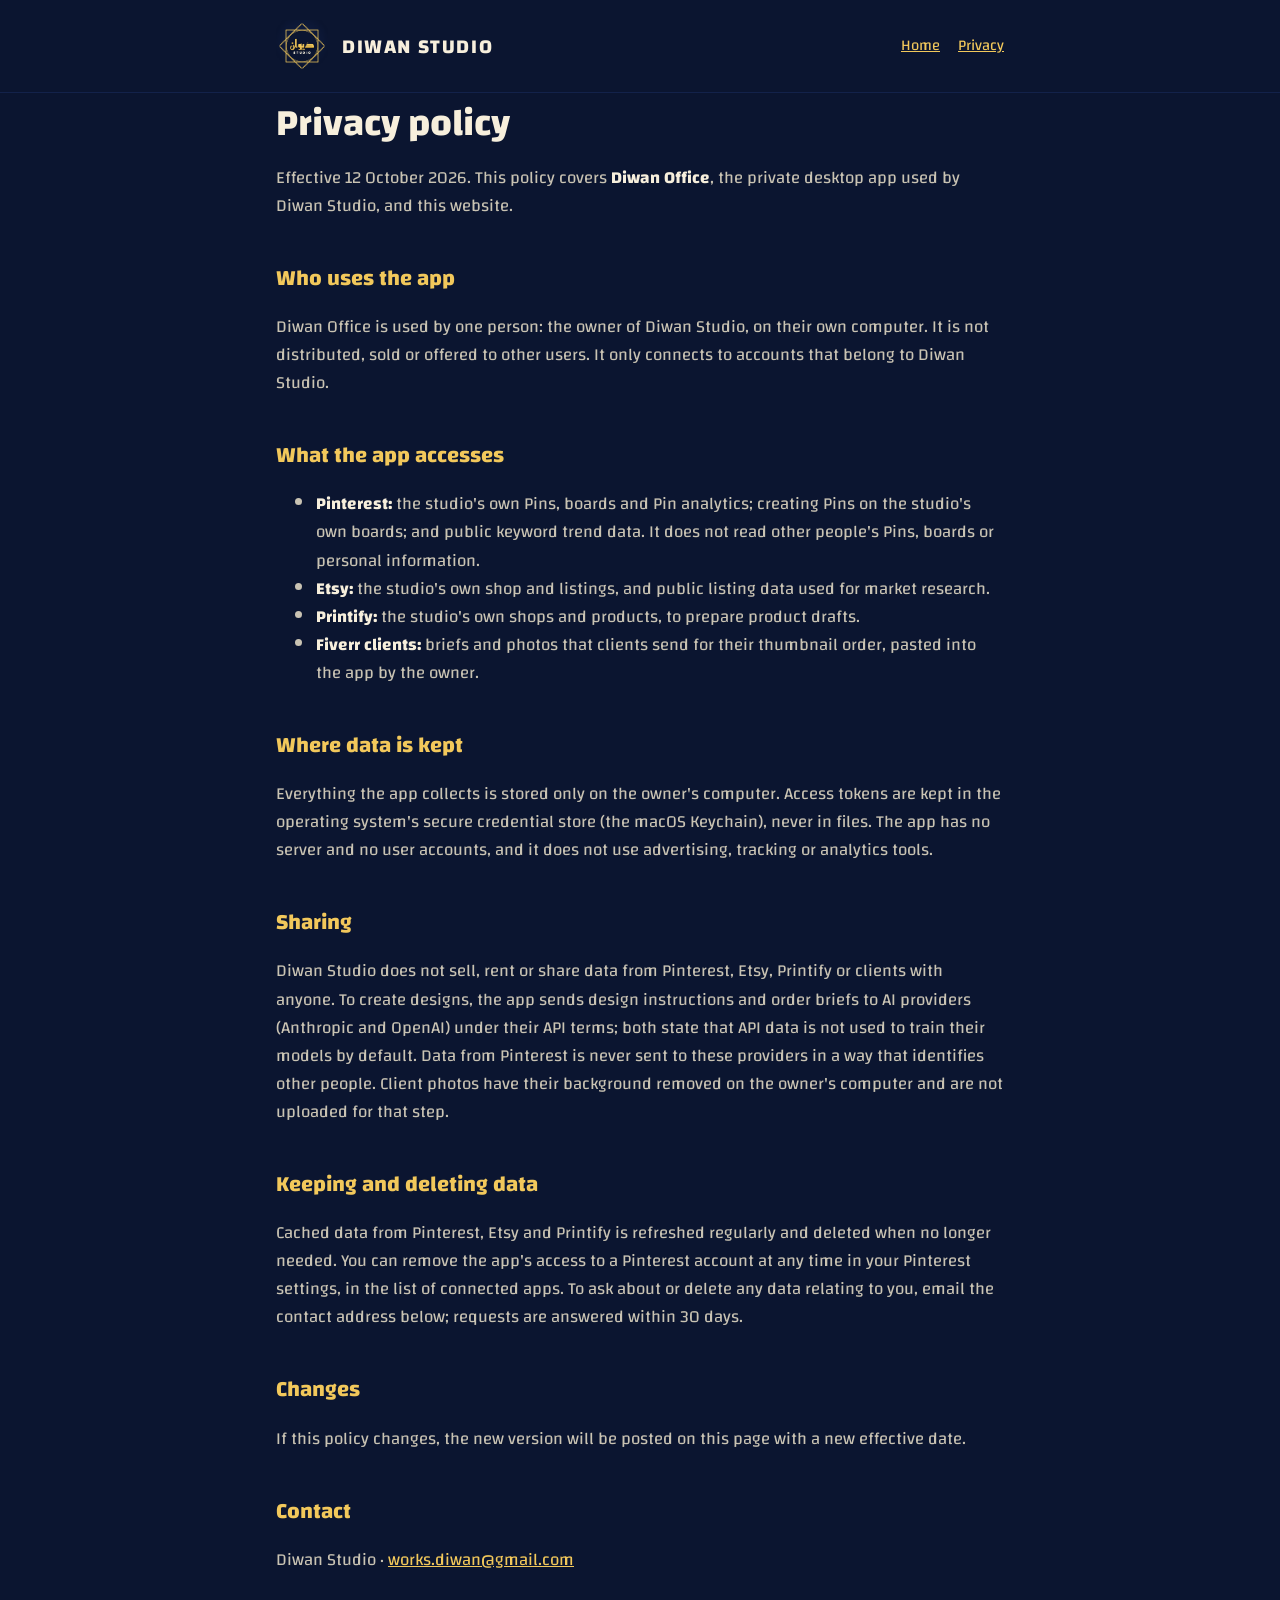
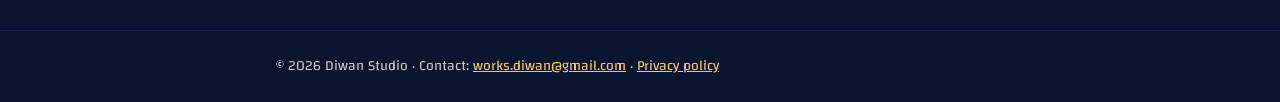
==== privacy.html @ 9cafe1ca "Add files via upload" ====
<!doctype html>
<html lang="en"><head><meta charset="utf-8"><meta name="viewport" content="width=device-width,initial-scale=1"><link rel="preconnect" href="https://fonts.googleapis.com"><link rel="stylesheet" href="https://fonts.googleapis.com/css2?family=Changa:wght@400;700&family=Reem+Kufi:wght@700&display=swap"><link rel="stylesheet" href="style.css"><link rel="icon" href="logo.png"><title>Privacy Policy · Diwan Studio</title></head>
<body><header><div class="wrap"><img src="logo.png" alt="Diwan Studio logo"><strong>DIWAN STUDIO</strong><nav><a href="index.html">Home</a><a href="privacy.html">Privacy</a></nav></div></header>
<main class="wrap policy">
<h1>Privacy policy</h1>
<p>Effective 12 October 2026. This policy covers <strong>Diwan Office</strong>, the private desktop app used by Diwan Studio, and this website.</p>

<h2>Who uses the app</h2>
<p>Diwan Office is used by one person: the owner of Diwan Studio, on their own computer. It is not distributed, sold or offered to other users. It only connects to accounts that belong to Diwan Studio.</p>

<h2>What the app accesses</h2>
<ul>
<li><strong>Pinterest:</strong> the studio's own Pins, boards and Pin analytics; creating Pins on the studio's own boards; and public keyword trend data. It does not read other people's Pins, boards or personal information.</li>
<li><strong>Etsy:</strong> the studio's own shop and listings, and public listing data used for market research.</li>
<li><strong>Printify:</strong> the studio's own shops and products, to prepare product drafts.</li>
<li><strong>Fiverr clients:</strong> briefs and photos that clients send for their thumbnail order, pasted into the app by the owner.</li>
</ul>

<h2>Where data is kept</h2>
<p>Everything the app collects is stored only on the owner's computer. Access tokens are kept in the operating system's secure credential store (the macOS Keychain), never in files. The app has no server and no user accounts, and it does not use advertising, tracking or analytics tools.</p>

<h2>Sharing</h2>
<p>Diwan Studio does not sell, rent or share data from Pinterest, Etsy, Printify or clients with anyone. To create designs, the app sends design instructions and order briefs to AI providers (Anthropic and OpenAI) under their API terms; both state that API data is not used to train their models by default. Data from Pinterest is never sent to these providers in a way that identifies other people. Client photos have their background removed on the owner's computer and are not uploaded for that step.</p>

<h2>Keeping and deleting data</h2>
<p>Cached data from Pinterest, Etsy and Printify is refreshed regularly and deleted when no longer needed. You can remove the app's access to a Pinterest account at any time in your Pinterest settings, in the list of connected apps. To ask about or delete any data relating to you, email the contact address below; requests are answered within 30 days.</p>

<h2>Changes</h2>
<p>If this policy changes, the new version will be posted on this page with a new effective date.</p>

<h2>Contact</h2>
<p>Diwan Studio · <a href="mailto:works.diwan@gmail.com">works.diwan@gmail.com</a></p>
</main>
<footer><div class="wrap">© 2026 Diwan Studio · Contact: <a href="mailto:works.diwan@gmail.com">works.diwan@gmail.com</a> · <a href="privacy.html">Privacy policy</a></div></footer>
</body></html>
---- style.css ----
:root{--navy:#0b1530;--navy2:#13224a;--gold:#f2c85b;--gold-deep:#c99a2e;--cream:#f7efdc;--muted:#c9c3b3}
*{box-sizing:border-box}
body{margin:0;background:var(--navy);color:var(--cream);font:17px/1.65 "Changa",system-ui,sans-serif}
a{color:var(--gold)}
.wrap{max-width:760px;margin:0 auto;padding:0 16px}
header{border-bottom:1px solid var(--navy2);padding:20px 0}
header .wrap{display:flex;align-items:center;gap:14px}
header img{width:52px;height:52px;border-radius:10px}
header strong{font-size:20px;letter-spacing:.08em}
header nav{margin-left:auto;display:flex;gap:18px;font-size:15px}
.hero{padding:64px 0 40px}
.ar{font-family:"Reem Kufi",serif;color:var(--gold);font-size:44px;line-height:1.3;margin:0}
h1{font-size:38px;line-height:1.2;margin:8px 0 16px}
h2{color:var(--gold);font-size:22px;margin:40px 0 8px}
.lead{color:var(--muted);font-size:19px}
.cards{display:grid;grid-template-columns:repeat(auto-fit,minmax(220px,1fr));gap:16px;margin:24px 0}
.card{background:var(--navy2);border-radius:12px;padding:20px}
.card h3{margin:0 0 6px;color:var(--gold);font-size:18px}
.card p{margin:0;color:var(--muted);font-size:15px}
footer{border-top:1px solid var(--navy2);margin-top:56px;padding:24px 0;color:var(--muted);font-size:14px}
.policy p,.policy li{color:var(--muted)}
.policy strong{color:var(--cream)}
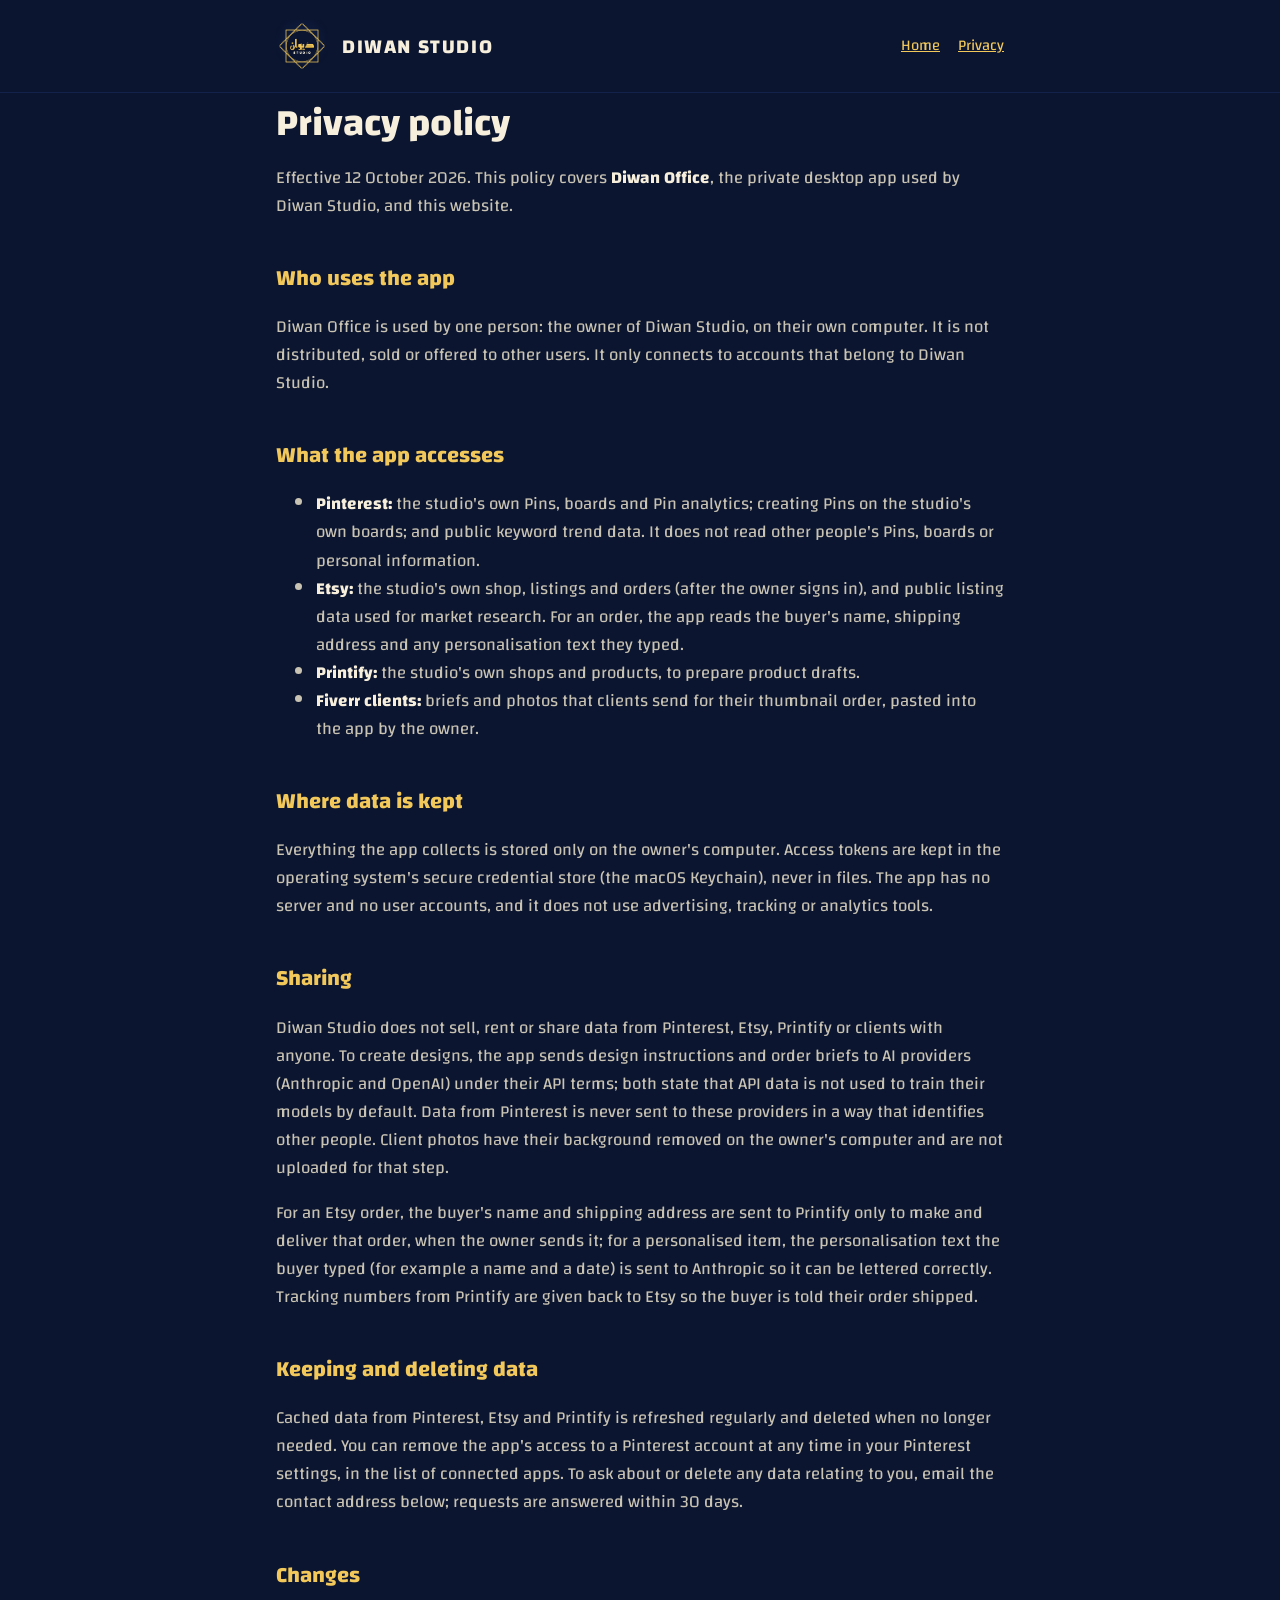
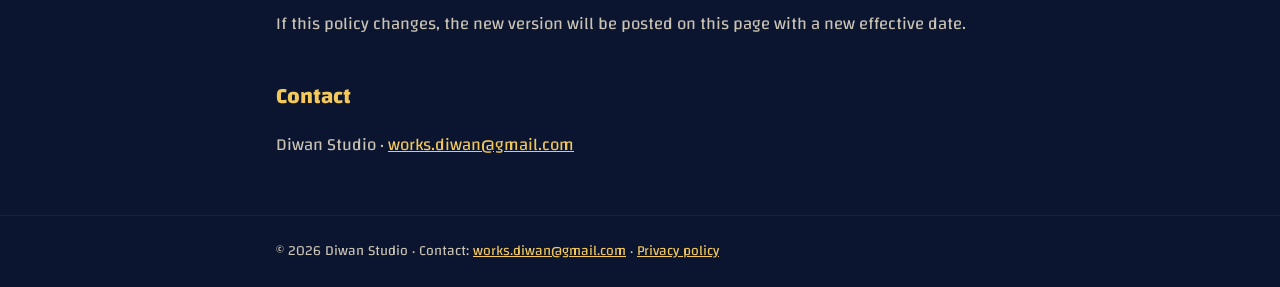
==== commit 66cf0528: "Add files via upload" ====
--- a/privacy.html
+++ b/privacy.html
@@ -11,7 +11,7 @@
 <h2>What the app accesses</h2>
 <ul>
 <li><strong>Pinterest:</strong> the studio's own Pins, boards and Pin analytics; creating Pins on the studio's own boards; and public keyword trend data. It does not read other people's Pins, boards or personal information.</li>
-<li><strong>Etsy:</strong> the studio's own shop and listings, and public listing data used for market research.</li>
+<li><strong>Etsy:</strong> the studio's own shop, listings and orders (after the owner signs in), and public listing data used for market research. For an order, the app reads the buyer's name, shipping address and any personalisation text they typed.</li>
 <li><strong>Printify:</strong> the studio's own shops and products, to prepare product drafts.</li>
 <li><strong>Fiverr clients:</strong> briefs and photos that clients send for their thumbnail order, pasted into the app by the owner.</li>
 </ul>
@@ -21,6 +21,7 @@
 
 <h2>Sharing</h2>
 <p>Diwan Studio does not sell, rent or share data from Pinterest, Etsy, Printify or clients with anyone. To create designs, the app sends design instructions and order briefs to AI providers (Anthropic and OpenAI) under their API terms; both state that API data is not used to train their models by default. Data from Pinterest is never sent to these providers in a way that identifies other people. Client photos have their background removed on the owner's computer and are not uploaded for that step.</p>
+<p>For an Etsy order, the buyer's name and shipping address are sent to Printify only to make and deliver that order, when the owner sends it; for a personalised item, the personalisation text the buyer typed (for example a name and a date) is sent to Anthropic so it can be lettered correctly. Tracking numbers from Printify are given back to Etsy so the buyer is told their order shipped.</p>
 
 <h2>Keeping and deleting data</h2>
 <p>Cached data from Pinterest, Etsy and Printify is refreshed regularly and deleted when no longer needed. You can remove the app's access to a Pinterest account at any time in your Pinterest settings, in the list of connected apps. To ask about or delete any data relating to you, email the contact address below; requests are answered within 30 days.</p>
